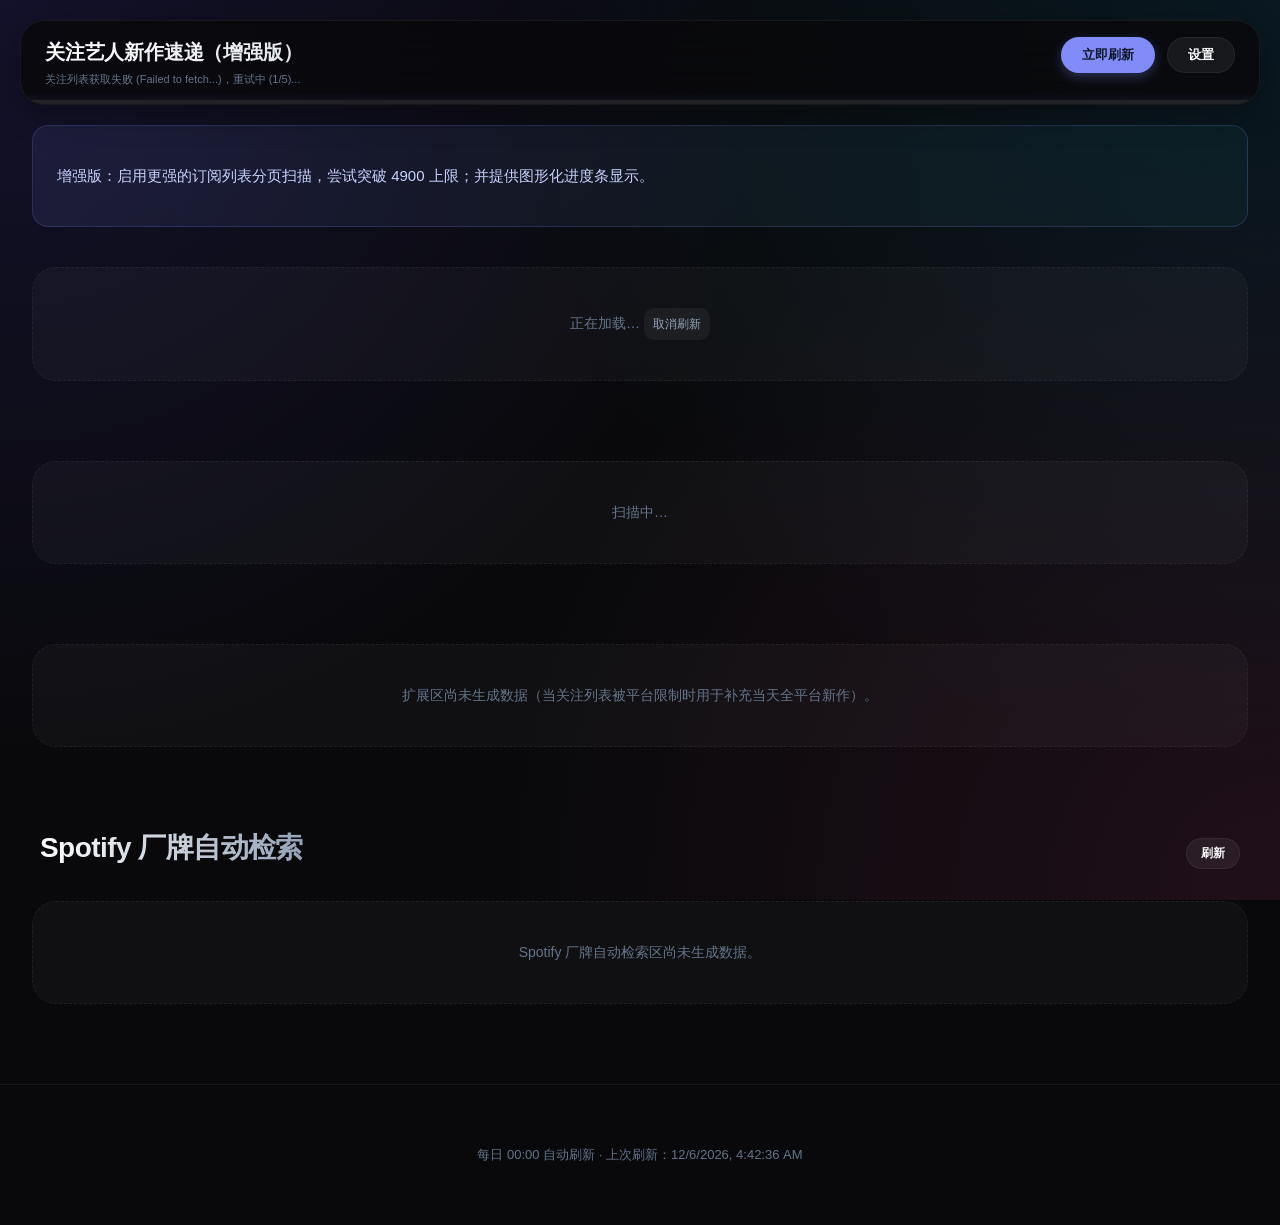
==== enhanced.html @ 2b4c35c7 "Deploy enhcd-ncm-feed to GitHub Pages - initial commit" ====
<!DOCTYPE html>
<html lang="zh-CN">
<head>
  <meta charset="utf-8" />
  <meta name="viewport" content="width=device-width, initial-scale=1" />
  <title>网易云关注艺人新作速递 · 增强版</title>
  <link rel="stylesheet" href="styles.css?v=20260113-6" />
</head>
<body>
  <header class="topbar">
    <div class="header-main">
      <h1>关注艺人新作速递（增强版）</h1>
      <div id="progressText" class="header-status">准备中…</div>
    </div>
    <div class="actions">
      <button id="refreshBtn" class="btn primary">立即刷新</button>
      <button id="openSettings" class="btn">设置</button>
    </div>
    <div id="progressBar" class="header-progress"><div id="progressFill" class="fill"></div></div>
  </header>

  <main>
    <section class="notice">
      <p>增强版：启用更强的订阅列表分页扫描，尝试突破 4900 上限；并提供图形化进度条显示。</p>
    </section>

    <!-- Diagnostics moved here, hidden by default -->
    <pre id="diagnostics" class="hint diagnostics"></pre>

    <section id="feed" class="feed">
      <div class="empty">尚未加载数据，点击右上角“设置”并保存后刷新。</div>
    </section>

    <section id="labelsFeed" class="feed">
      <div class="empty">厂牌汇总区尚未生成数据。</div>
    </section>


    <section id="globalFeed" class="feed">
      <div class="empty">扩展区尚未生成数据（当关注列表被平台限制时用于补充当天全平台新作）。</div>
    </section>

    <!-- Spotify 厂牌自动检索（每次刷新自动执行，仅展示当天新作） -->
    <div class="mt-xl">
      <div class="section-header">
        <h3>Spotify 厂牌自动检索</h3>
        <button id="refreshSpotifyAuto" class="btn sm">刷新</button>
      </div>
      <section id="spotifyAutoFeed" class="feed">
        <div class="empty">Spotify 厂牌自动检索区尚未生成数据。</div>
      </section>
    </div>
  </main>

  <dialog id="settingsDialog" class="settings">
    <form method="dialog">
      <h2>设置</h2>
      <label>
        API 基地址
        <input id="apiBase" placeholder="例如：http://127.0.0.1:3000 或 http://127.0.0.1:8012" />
      </label>
      <label>
        登录 Cookie（仅在使用公开/自部署 API 且支持 cookie 参数时填写）
        <textarea id="cookie" rows="4" placeholder="示例：MUSIC_U=...; __remember_me=true; NMTID=...;"></textarea>
      </label>
      <div class="inline-actions">
        <button id="qrLogin" class="btn">扫码登录（推荐）</button>
        <a id="openWeb" class="btn" href="#" onclick="return false;">打开网易云网页</a>
      </div>
      <label>
        手动艺人ID列表（可选，逗号分隔；如无需登录可用此方式）
        <textarea id="manualArtistIds" rows="3" placeholder="如：2116,5781,12429072"></textarea>
        <div class="inline-actions">
          <input id="manualArtistName" type="text" placeholder="按艺人名搜索并加入，例如：Said The Sky" />
          <button id="addArtistByName" class="btn" onclick="return false;">添加</button>
        </div>
        <small id="addArtistStatus" class="hint"></small>
        <div class="inline-actions">
          <input id="importIdsFile" type="file" accept=".txt,.csv" />
          <button id="btnImportIds" class="btn" onclick="return false;">导入 IDs 文件</button>
          <button id="btnExportFollow" class="btn" onclick="return false;">导出关注窗口快照</button>
          <button id="btnExportFollowJson" class="btn" onclick="return false;">导出关注 (JSON)</button>
        </div>
        <small id="importIdsStatus" class="hint"></small>
      </label>

      <label>
        启用聚合关注抓取（多 Cookie 合并）
        <div class="inline-actions">
          <input id="useAggregate" type="checkbox" />
          <small class="hint">勾选后前端改用后端聚合路由抓取关注列表</small>
        </div>
        <textarea id="aggregateCookies" rows="3" placeholder="可选：每行一个 Cookie；留空则使用当前 Cookie"></textarea>
        <small class="hint">聚合抓取可突破单 Cookie 的分页窗口限制，需要多个有效 Cookie</small>
      </label>
      <label>
        从歌单导入艺人（ID 或完整 URL）
        <input id="playlistSource" type="text" placeholder="例如：12326521326 或 https://music.163.com/#/playlist?id=123..." />
        <small class="hint">当单账号难以突破 4900 限制时，可从大型歌单扫描曲目并导入对应艺人。</small>
        <div class="inline-actions">
          <input id="useCachedPlaylistArtists" type="checkbox" /> 使用上次扫描的歌单艺人（跳过本次扫描，加速）
        </div>
        <div class="inline-actions">
          <button id="btnRunPlaylistImportTask" type="button" class="btn" onclick="runPlaylistImportTask(); return false;">运行一次性歌单导入任务</button>
          <small class="hint">仅扫描并导入未关注艺人到抓取列表（不触发主刷新）。</small>
          <small id="playlistImportStatus" class="hint"></small>
        </div>
      </label>
      <label>
        <input id="onlyShowFollowedInFeed" type="checkbox" /> 首页仅显示已关注艺人（不包含手动/歌单）
      </label>
      <label>
        <input id="fastSublistScan" type="checkbox" /> 快速分页扫描（减少间隔并提高并发，可能更易触发限流）
      </label>
      <label>
        <input id="smartScan" type="checkbox" checked /> 智能增量扫描（效率极高：仅扫描专辑数有变化的艺人，推荐开启）
        <small class="hint">通过对比艺人专辑总数，仅对有新作品的艺人进行详细扫描。首次运行会建立基准。</small>
      </label>
      <label>
        扫描并发数 (Concurrency)
        <input id="concurrency" type="number" min="1" max="20" placeholder="默认自动 (1-3)" style="width:100px" />
        <small class="hint">设置同时进行的 API 请求数量。数值越高越快，但容易触发 429/405 限流。建议 3-5。</small>
      </label>
      <label>
        <input id="dualLineScan" type="checkbox" /> 双线扫描模式（分两组并行扫描，显著提升速度，需更强网络/API支持）
      </label>
      <label>
        <input id="alwaysRefreshFollowed" type="checkbox" /> 总是刷新关注列表（忽略缓存）
      </label>
      <label>
        <input id="skipRescanNextOnce" type="checkbox" /> 总是优先使用关注列表缓存（跳过扫描）
        <small class="hint">持久选项：勾选后，每次刷新都将直接复用缓存的关注列表，不再重新扫描。</small>
      </label>
      <label>
        <input id="reuseArtistCache" type="checkbox" /> 始终复用关注列表缓存（不扫描关注/歌单）
        <small class="hint">开启后将一直使用上次扫描到的艺人列表，极大加快启动速度。若关注了新艺人需手动关闭此项并刷新。</small>
      </label>
      <label>
        <input id="ignoreSkip" type="checkbox" /> 忽略“近期无新作跳过”（本次强制全量检查）
      </label>
      <label>
        厂牌关键词（当天检索）
        <div class="inline-actions">
          <input id="labelKeyword" type="text" placeholder="例如：Stardust" />
          <button id="fetchLabelToday" class="btn" onclick="return false;">检索</button>
        </div>
        <div class="inline-actions">
          <label><input id="labelOnlyFollowed" type="checkbox" checked /> 仅限已关注艺人</label>
        </div>
        <small id="labelSearchStatus" class="hint"></small>
      </label>
      <label>
        时间范围（天）
        <input id="daysRange" type="number" min="1" max="30" placeholder="默认 1（仅今天）" />
      </label>
      <label>
        目标日期（留空为今天）
        <input id="targetDate" type="date" />
      </label>
      <fieldset>
        <legend>Spotify（可选，用于补充全库检索）</legend>
        <label>
          Client ID
          <input id="spotifyClientId" type="text" placeholder="你的 Spotify Client ID" />
        </label>
        <label>
          Client Secret
          <input id="spotifyClientSecret" type="password" placeholder="你的 Spotify Client Secret" />
        </label>
        <label>
          市场（国家/地区代码）
          <input id="spotifyMarket" type="text" placeholder="如：US,JP,HK（可填多个，用逗号分隔；默认 US）" />
        </label>
        <label>
          访问令牌（可选，粘贴 Bearer Token）
          <input id="spotifyAccessToken" type="text" placeholder="手动粘贴 Spotify 访问令牌" />
        </label>
        <small class="hint">不使用授权弹窗时可在此粘贴令牌，保存后立即生效。</small>
        <div class="inline-actions">
          <input id="spotifyLabelKeyword" type="text" placeholder="Spotify 厂牌关键词，如：Stardust" />
          <button id="fetchSpotifyLabel" class="btn" onclick="return false;">检索 Spotify</button>
        </div>
        <small id="spotifyLabelStatus" class="hint"></small>
      </fieldset>
      <div class="inline-actions">
        <button id="btnQuickFix" type="button" class="btn">一键修复配置</button>
        <button id="btnCheckLogin" type="button" class="btn" onclick="runDiagnostics(); return false;">检查登录与关注列表</button>
        <small id="diagStatus" class="hint"></small>
      </div>
      <menu>
        <button value="cancel" class="btn">取消</button>
        <button id="saveSettings" value="default" class="btn primary">保存</button>
        <button id="btnMigrateSettings" type="button" class="btn">一键恢复旧设置</button>
        <span class="inline-actions">
          <input id="oldPortManual" type="text" placeholder="旧端口（如 8083）" style="width:120px" />
          <button id="btnMigrateFromPort" type="button" class="btn">指定端口迁移</button>
        </span>
        <button id="btnExportSettings" type="button" class="btn">导出配置</button>
        <button id="btnImportSettings" type="button" class="btn">导入配置</button>
      </menu>
      <input id="inputImportSettings" type="file" accept=".json,application/json" style="display:none" />
      <p class="hint">提示：
        - 推荐使用自部署 API（Binaryify/NeteaseCloudMusicApi）并在设置中填入地址；
        - 若无法登录，可在网页端复制 Cookie 粘贴到此，或手动填入关注艺人ID列表；
        - 数据仅保存在本地浏览器 LocalStorage。</p>
    </form>
  </dialog>

  <dialog id="qrDialog" class="settings">
    <form method="dialog">
      <h2>扫码登录网易云</h2>
      <div class="qrBox">
        <img id="qrImg" alt="二维码" />
        <p id="qrStatus">正在生成二维码…</p>
      </div>
      <menu>
        <button value="cancel" class="btn">关闭</button>
      </menu>
      <p class="hint">请使用手机网易云扫描二维码并确认登录。登录成功后，Cookie 会自动写入设置。</p>
    </form>
  </dialog>

  <footer class="footer">
    <div>每日 00:00 自动刷新 · 上次刷新：<span id="lastRun">从未</span></div>
  </footer>

  <script>window.__ENHANCED_MODE__ = true;</script>
  <script src="app.js?v=20260308-1"></script>
  <script>
  (function(){
    try {
      var LS_KEY = 'netease-feed-settings-v1';
      var migratedFlag = localStorage.getItem('settings_migrated_v1');
      // 放开端口限制：任意端口均尝试从 8080 拉取旧设置（仅首次）
      function triggerSettingsMigration(){
        var received = false;
        var popupRef = null;
        var ports = [8080,8081,8082,8083,8085,8090,8091,8092];
        var hosts = ['http://localhost:', 'http://127.0.0.1:'];
        var candidates = [ location.origin ];
        for (var i=0;i<hosts.length;i++){
          for (var j=0;j<ports.length;j++){
            candidates.push(hosts[i] + String(ports[j]));
          }
        }
        var allowed = candidates.slice();
        var idx = 0;
        function tryNext(){
          if(received) return;
          if(idx >= candidates.length){ return; }
          var base = candidates[idx++];
          if(base === location.origin){
            try{
              var iframe = document.createElement('iframe');
              iframe.style.display = 'none';
              iframe.src = './storage-bridge.html?ts=' + Date.now();
              document.body.appendChild(iframe);
            }catch(e){}
            setTimeout(tryNext, 600);
            return;
          }
          try{
            // 优先尝试 iframe，若被策略阻止则回退弹窗
            var cross = document.createElement('iframe');
            cross.style.display = 'none';
            cross.src = base + '/storage-bridge.html?ts=' + Date.now();
            document.body.appendChild(cross);
          }catch(e){}
          setTimeout(function(){
            if(!received){
              try{ popupRef = window.open(base + '/storage-bridge.html?ts=' + Date.now(), 'storageBridge', 'width=420,height=240'); }catch(e){}
            }
          }, 500);
          setTimeout(function(){ if(!received) tryNext(); }, 1600);
        }
        var onMessage = function(ev){
          try {
            var okOrigin = ev && allowed.indexOf(ev.origin) >= 0;
            if (!okOrigin) return;
            var msg = ev.data || {};
            if (msg.type !== 'storage_dump') return;
            var data = msg.data || {};
            received = true;
            Object.keys(data).forEach(function(k){
              var v = data[k];
              if (v != null) { try { localStorage.setItem(k, v); } catch(e){} }
            });
            if (data['__spotifyToken']) { try { window.__spotifyToken = data['__spotifyToken']; } catch(e){} }
            try { localStorage.setItem('settings_migrated_v1', 'done'); } catch(e){}
            try {
              if (typeof loadSettings === 'function' && typeof bindSettingsUI === 'function') {
                var s = loadSettings();
                bindSettingsUI(s);
              }
            } catch(e){}
            try { if (popupRef && !popupRef.closed) popupRef.close(); } catch(e){}
            try { setTimeout(function(){ location.reload(); }, 120); } catch(e){}
          } catch(ex){}
        };
        window.addEventListener('message', onMessage, { once: true });
        tryNext();
      }
      // 暴露按钮触发
      window.triggerSettingsMigration = triggerSettingsMigration;
      window.triggerSettingsMigrationFrom = function(port){
        try{
          port = String(port||'').trim();
          if(!port){ alert('请输入旧端口，例如 8083'); return; }
          var received = false;
          var popupRef = null;
          var candidates = ['http://localhost:'+port,'http://127.0.0.1:'+port];
          var allowed = candidates.slice();
          var idx = 0;
          function tryNext(){
            if(received) return; if(idx>=candidates.length) return;
            var base = candidates[idx++];
            try{
              var cross = document.createElement('iframe');
              cross.style.display = 'none';
              cross.src = base + '/storage-bridge.html?ts=' + Date.now();
              document.body.appendChild(cross);
            }catch(e){}
            setTimeout(function(){ if(!received){ try{ popupRef = window.open(base + '/storage-bridge.html?ts=' + Date.now(), 'storageBridge', 'width=420,height=240'); }catch(e){} } }, 500);
            setTimeout(function(){ if(!received) tryNext(); }, 1600);
          }
          var onMessage = function(ev){
            try{
              var okOrigin = ev && allowed.indexOf(ev.origin) >= 0; if(!okOrigin) return;
              var msg = ev.data || {}; if(msg.type !== 'storage_dump') return;
              var data = msg.data || {}; received = true;
              Object.keys(data).forEach(function(k){ var v = data[k]; if(v!=null){ try{ localStorage.setItem(k, v); }catch(e){} } });
              if(data['__spotifyToken']){ try{ window.__spotifyToken = data['__spotifyToken']; }catch(e){} }
              try{ localStorage.setItem('settings_migrated_v1','done'); }catch(e){}
              try{ if(typeof loadSettings==='function' && typeof bindSettingsUI==='function'){ var s=loadSettings(); bindSettingsUI(s); } }catch(e){}
              try{ if(popupRef && !popupRef.closed) popupRef.close(); }catch(e){}
              try{ setTimeout(function(){ location.reload(); }, 120); }catch(e){}
            }catch(ex){}
          };
          window.addEventListener('message', onMessage, { once: true });
          tryNext();
        }catch(e){ alert('迁移失败：'+(e && e.message || e)); }
      };
      var migratedFlag2 = localStorage.getItem('settings_migrated_v1');
      if (migratedFlag2 !== 'done') { triggerSettingsMigration(); }
      // 绑定按钮
      try{
        var btn = document.getElementById('btnMigrateSettings');
        if(btn && !btn.__bound){ btn.__bound = true; btn.addEventListener('click', function(ev){ ev.preventDefault(); triggerSettingsMigration(); }); }
        var btn2 = document.getElementById('btnMigrateFromPort');
        var inp = document.getElementById('oldPortManual');
        if(btn2 && !btn2.__bound){ btn2.__bound = true; btn2.addEventListener('click', function(ev){ ev.preventDefault(); var p = inp && inp.value; window.triggerSettingsMigrationFrom(p); }); }
      }catch(e){}

      // 导出/导入配置
      function collectAllLocalStorage(){
        var data = {};
        try{
          for (var i=0;i<localStorage.length;i++){
            var k = localStorage.key(i);
            try { data[k] = localStorage.getItem(k); } catch(e){}
          }
        }catch(e){}
        return data;
      }
      function exportSettings(){
        try{
          var payload = {
            type: 'netease-artist-feed-settings',
            version: 1,
            exportedAt: new Date().toISOString(),
            origin: location.origin,
            data: collectAllLocalStorage()
          };
          try {
            var st = window.__spotifyToken || localStorage.getItem('__spotifyToken');
            if(st){ payload.secrets = { __spotifyToken: st }; }
          } catch(e){}
          var name = 'netease-artist-feed-settings-' + (new Date().toISOString().slice(0,10)) + '.json';
          var blob = new Blob([JSON.stringify(payload, null, 2)], { type: 'application/json' });
          var a = document.createElement('a');
          a.download = name;
          a.href = URL.createObjectURL(blob);
          document.body.appendChild(a);
          a.click();
          setTimeout(function(){ try{ URL.revokeObjectURL(a.href); a.remove(); }catch(e){} }, 1200);
        }catch(e){ try{ alert('导出失败：' + e.message); }catch(_e){} }
      }
      function importSettingsFromFile(file){
        try{
          var reader = new FileReader();
          reader.onload = function(){
            var txt = reader.result;
            var obj;
            try { obj = JSON.parse(txt); } catch(e){ alert('配置文件格式错误'); return; }
            if (!obj || obj.type !== 'netease-artist-feed-settings'){
              var go = confirm('未识别的文件类型，是否仍尝试导入全部键值？');
              if(!go) return;
            }
            var data = obj.data || obj || {};
            try{
              Object.keys(data).forEach(function(k){
                var v = data[k];
                if (v != null) { try { localStorage.setItem(k, v); } catch(e){} }
              });
            }catch(e){}
            try{
              if (obj.secrets && obj.secrets.__spotifyToken){
                localStorage.setItem('__spotifyToken', obj.secrets.__spotifyToken);
                window.__spotifyToken = obj.secrets.__spotifyToken;
              }
            }catch(e){}
            try { localStorage.setItem('settings_migrated_v1', 'done'); } catch(e){}
            try{
              if (typeof loadSettings === 'function' && typeof bindSettingsUI === 'function'){
                var s = loadSettings();
                bindSettingsUI(s);
              }
            }catch(e){}
            try { setTimeout(function(){ location.reload(); }, 200); } catch(e){}
          };
          reader.readAsText(file);
        }catch(e){ try{ alert('导入失败：' + e.message); }catch(_e){} }
      }
      try{
        var btnExport = document.getElementById('btnExportSettings');
        var btnImport = document.getElementById('btnImportSettings');
        var inputFile = document.getElementById('inputImportSettings');
        if(btnExport && !btnExport.__bound){ btnExport.__bound = true; btnExport.addEventListener('click', function(ev){ ev.preventDefault(); exportSettings(); }); }
        if(btnImport && inputFile && !btnImport.__bound){
          btnImport.__bound = true;
          btnImport.addEventListener('click', function(ev){ ev.preventDefault(); inputFile.click(); });
          inputFile.addEventListener('change', function(){
            try{ if(inputFile.files && inputFile.files[0]) importSettingsFromFile(inputFile.files[0]); }catch(e){}
            try{ inputFile.value = ''; }catch(e){}
          });
        }
      }catch(e){}
    } catch(e){}
  })();
  </script>
</body>
<style>
/* 简易进度条样式（仅增强版使用） */
.progress { height: 8px; background: #eee; border-radius: 4px; overflow: hidden; margin: 8px 0; }
.progress .fill { height: 100%; background: linear-gradient(90deg,#4caf50,#2196f3); width: 0%; transition: width 0.2s ease; }
 /* 试听控件样式 */
 .preview-controls{margin-top:8px;display:flex;align-items:center;justify-content:space-between;gap:10px;flex-wrap:wrap;}
 .preview-actions{display:flex;align-items:center;gap:8px;flex:0 0 auto;}
 .preview-progress{display:flex;align-items:center;gap:8px;min-width:160px;flex:1 1 180px;}
 .preview-bar{position:relative;height:6px;background:#eee;border-radius:4px;overflow:hidden;width:auto;flex:1 1 140px;}
 .preview-fill{position:absolute;left:0;top:0;height:100%;background:#4caf50;width:0%;}
 .preview-time{font-variant-numeric:tabular-nums;color:#666;font-size:12px;}
 .preview-pill{padding:4px 10px;font-size:13px}
</style>
</html>
---- styles.css ----
:root {
  --bg-color: #09090b;
  --bg-gradient: 
    radial-gradient(circle at 0% 0%, rgba(79, 70, 229, 0.15) 0%, transparent 50%),
    radial-gradient(circle at 100% 0%, rgba(14, 165, 233, 0.1) 0%, transparent 50%),
    radial-gradient(circle at 100% 100%, rgba(236, 72, 153, 0.1) 0%, transparent 50%);
  
  --surface-1: rgba(255, 255, 255, 0.03);
  --surface-2: rgba(255, 255, 255, 0.06);
  --surface-hover: rgba(255, 255, 255, 0.08);
  
  --border-light: rgba(255, 255, 255, 0.06);
  --border-hover: rgba(255, 255, 255, 0.15);
  
  --primary: #818cf8;
  --primary-hover: #a5b4fc;
  --accent: #2dd4bf;
  --danger: #fb7185;
  
  --text-main: #f8fafc;
  --text-secondary: #94a3b8;
  --text-muted: #64748b;
  
  --font-sans: 'Plus Jakarta Sans', 'Inter', -apple-system, BlinkMacSystemFont, "Segoe UI", Roboto, sans-serif;
  --font-spotify: 'Spotify Mix', var(--font-sans);
  
  --radius-lg: 24px;
  --radius-md: 16px;
  --radius-sm: 10px;
  
  --shadow-sm: 0 4px 6px -1px rgba(0, 0, 0, 0.1), 0 2px 4px -1px rgba(0, 0, 0, 0.06);
  --shadow-lg: 0 10px 15px -3px rgba(0, 0, 0, 0.1), 0 4px 6px -2px rgba(0, 0, 0, 0.05);
  --shadow-glow: 0 0 20px rgba(129, 140, 248, 0.15);
  
  --transition: all 0.3s cubic-bezier(0.4, 0, 0.2, 1);
}

* { box-sizing: border-box; }

body {
  margin: 0;
  padding: 0;
  background-color: var(--bg-color);
  background-image: var(--bg-gradient);
  background-attachment: fixed;
  color: var(--text-main);
  font-family: var(--font-sans);
  -webkit-font-smoothing: antialiased;
  min-height: 100vh;
  line-height: 1.5;
}

/* Scrollbar */
::-webkit-scrollbar { width: 8px; height: 8px; }
::-webkit-scrollbar-track { background: transparent; }
::-webkit-scrollbar-thumb { background: rgba(255,255,255,0.1); border-radius: 4px; }
::-webkit-scrollbar-thumb:hover { background: rgba(255,255,255,0.2); }

/* Header */
.topbar {
  position: sticky;
  top: 20px;
  z-index: 100;
  margin: 0 20px;
  padding: 16px 24px;
  background: rgba(9, 9, 11, 0.85);
  backdrop-filter: blur(20px);
  -webkit-backdrop-filter: blur(20px);
  border: 1px solid var(--border-light);
  border-radius: var(--radius-lg);
  display: flex;
  justify-content: space-between;
  align-items: center;
  box-shadow: 0 8px 32px rgba(0,0,0,0.3);
  overflow: hidden; /* For progress bar */
  flex-wrap: wrap;
  gap: 16px;
}

.header-main {
  display: flex;
  flex-direction: column;
  gap: 4px;
  min-width: 280px;
  flex: 1 1 320px;
}

.topbar h1 {
  font-size: 20px;
  font-weight: 700;
  margin: 0;
  background: linear-gradient(135deg, #fff 0%, #94a3b8 100%);
  -webkit-background-clip: text;
  -webkit-text-fill-color: transparent;
  letter-spacing: -0.01em;
}

.header-status {
  font-size: 11px;
  color: var(--text-muted);
  font-weight: 500;
}

.header-tabs {
  display: inline-flex;
  gap: 10px;
  margin-top: 10px;
  flex-wrap: wrap;
}

.tab-btn {
  border: 1px solid var(--border-light);
  background: rgba(255, 255, 255, 0.04);
  color: var(--text-secondary);
  padding: 8px 14px;
  border-radius: 999px;
  font-size: 12px;
  font-weight: 700;
  cursor: pointer;
  transition: var(--transition);
}

.tab-btn:hover {
  color: var(--text-main);
  border-color: var(--border-hover);
  background: rgba(255, 255, 255, 0.08);
}

.tab-btn.is-active {
  color: #0f172a;
  background: linear-gradient(135deg, var(--primary), var(--accent));
  border-color: transparent;
  box-shadow: 0 8px 18px rgba(129, 140, 248, 0.22);
}

.header-progress {
  position: absolute;
  bottom: 0;
  left: 0;
  width: 100%;
  height: 4px;
  background: rgba(255, 255, 255, 0.1);
  box-shadow: 0 0 10px rgba(129, 140, 248, 0.2);
}

.header-progress .fill {
  height: 100%;
  background: linear-gradient(90deg, var(--primary), var(--accent));
  width: 0%;
  transition: width 0.3s ease-out;
  box-shadow: 0 0 10px var(--primary);
}

.actions {
  display: flex;
  gap: 12px;
  flex: 0 0 auto;
  align-self: flex-start;
}

.header-stats {
  width: 100%;
  display: grid;
  grid-template-columns: repeat(5, minmax(0, 1fr));
  gap: 12px;
  padding-top: 4px;
}

.header-stat-card {
  min-width: 0;
  padding: 14px 16px;
  border-radius: 14px;
  border: 1px solid rgba(255, 255, 255, 0.08);
  background: linear-gradient(180deg, rgba(255,255,255,0.05), rgba(255,255,255,0.02));
}

.header-stat-label {
  font-size: 11px;
  color: var(--text-muted);
  margin-bottom: 8px;
}

.header-stat-value {
  font-size: 18px;
  line-height: 1;
  font-weight: 800;
  color: #fff;
}

/* Buttons */
.btn {
  background: var(--surface-2);
  border: 1px solid var(--border-light);
  color: var(--text-main);
  padding: 8px 20px;
  border-radius: 99px;
  font-size: 13px;
  font-weight: 600;
  cursor: pointer;
  transition: var(--transition);
  text-decoration: none;
  display: inline-flex;
  align-items: center;
  justify-content: center;
  gap: 8px;
}

.btn:hover {
  background: var(--surface-hover);
  border-color: var(--border-hover);
  transform: translateY(-1px);
}

.btn:active { transform: translateY(0); }

.btn.primary {
  background: var(--primary);
  color: #0f172a;
  border-color: transparent;
  box-shadow: 0 4px 12px rgba(129, 140, 248, 0.3);
}

.btn.primary:hover {
  background: var(--primary-hover);
  box-shadow: 0 6px 16px rgba(129, 140, 248, 0.4);
}

.btn.danger {
  background: rgba(251, 113, 133, 0.14);
  color: #fecdd3;
  border-color: rgba(251, 113, 133, 0.28);
}

.btn.danger:hover {
  background: rgba(251, 113, 133, 0.2);
  border-color: rgba(251, 113, 133, 0.38);
}

.btn:disabled {
  opacity: 0.5;
  cursor: not-allowed;
  transform: none;
  box-shadow: none;
}

/* Layout */
main {
  max-width: 1600px;
  margin: 40px auto;
  padding: 0 32px;
}

.result-panel,
.aux-panel {
  margin-bottom: 36px;
}

.result-panel[hidden] {
  display: none !important;
}

.section-subtitle {
  margin: 0 0 16px;
  padding: 0 8px;
  font-size: 14px;
  font-weight: 700;
  color: var(--text-secondary);
}

/* Section Headers */
.section-header {
  display: flex;
  justify-content: space-between;
  align-items: flex-end;
  margin-bottom: 32px;
  padding: 0 8px;
}

.section-header h3 {
  font-size: 28px;
  margin: 0;
  font-weight: 800;
  letter-spacing: -0.02em;
  background: linear-gradient(to right, #fff, #94a3b8);
  -webkit-background-clip: text;
  -webkit-text-fill-color: transparent;
}

/* Notices & Progress */
.notice {
  background: linear-gradient(to right, rgba(129, 140, 248, 0.1), rgba(45, 212, 191, 0.05));
  border: 1px solid rgba(129, 140, 248, 0.2);
  border-radius: var(--radius-md);
  padding: 24px;
  color: #c7d2fe;
  margin-bottom: 40px;
  font-size: 15px;
}

#progressBox {
  background: var(--surface-1);
  border: 1px solid var(--border-light);
  border-radius: var(--radius-md);
  padding: 32px;
  margin-bottom: 48px;
  text-align: center;
}

.progress {
  height: 4px;
  background: rgba(255, 255, 255, 0.05);
  border-radius: 99px;
  overflow: hidden;
  margin: 16px auto;
  max-width: 600px;
}

.progress .fill {
  height: 100%;
  background: linear-gradient(90deg, var(--primary), var(--accent));
  width: 0%;
  transition: width 0.3s ease-out;
  box-shadow: 0 0 12px var(--primary);
}

.hint {
  font-size: 13px;
  color: var(--text-muted);
}

.progress-text {
  margin: 6px 0 12px;
  color: var(--text-secondary);
}

.diagnostics {
  white-space: pre-wrap;
  background: var(--surface-1);
  border: 1px dashed var(--border-light);
  padding: 8px;
  margin: 6px 0;
  color: var(--text-muted);
  display: none;
  font-family: monospace;
  font-size: 12px;
  border-radius: var(--radius-sm);
}

.mt-xl { margin-top: 60px; }

.btn.sm {
  padding: 6px 14px;
  height: auto;
  font-size: 12px;
}

/* Grid */
.feed {
  display: grid;
  grid-template-columns: repeat(auto-fill, minmax(320px, 1fr));
  gap: 24px;
  margin-bottom: 80px;
  align-items: stretch; /* Cards same height */
}

.empty {
  grid-column: 1 / -1;
  padding: 40px;
  text-align: center;
  color: var(--text-muted);
  background: var(--surface-1);
  border: 1px dashed var(--border-light);
  border-radius: var(--radius-lg);
  font-size: 14px;
}

/* Cards */
.card {
  background: var(--surface-1);
  border: 1px solid var(--border-light);
  border-radius: var(--radius-lg);
  overflow: hidden;
  transition: var(--transition);
  display: flex;
  flex-direction: column;
  position: relative;
}

.card:hover {
  transform: translateY(-8px);
  border-color: var(--border-hover);
  background: var(--surface-2);
  box-shadow: var(--shadow-lg), var(--shadow-glow);
  z-index: 1;
}

.cover {
  width: 100%;
  aspect-ratio: 1;
  overflow: hidden;
  position: relative;
}

.cover::after {
  content: '';
  position: absolute;
  inset: 0;
  background: linear-gradient(to bottom, transparent 60%, rgba(0,0,0,0.6));
  opacity: 0.6;
}

.cover img {
  width: 100%;
  height: 100%;
  object-fit: cover;
  transition: transform 0.7s cubic-bezier(0.2, 0.8, 0.2, 1);
}

.card:hover .cover img {
  transform: scale(1.08);
}

.meta {
  padding: 24px;
  flex: 1;
  display: flex;
  flex-direction: column;
  gap: 12px;
}

.title {
  font-family: var(--font-spotify);
  font-size: 18px;
  font-weight: 700;
  color: #fff;
  line-height: 1.4;
  margin: 0;
  display: -webkit-box;
  -webkit-line-clamp: 2;
  -webkit-box-orient: vertical;
  overflow: hidden;
}

.artist {
  font-family: var(--font-spotify);
  font-size: 14px;
  color: var(--text-secondary);
  font-weight: 500;
}

.artist.secondary {
  color: var(--text-muted);
}

.meta-line {
  font-size: 13px;
  color: var(--text-secondary);
  line-height: 1.5;
}

.meta-line strong {
  color: #fff;
  font-weight: 600;
}

.label-bar {
  display: block;
  width: 100%;
  padding: 8px 12px;
  border-radius: 12px;
  background: linear-gradient(90deg, rgba(34, 197, 94, 0.18), rgba(16, 185, 129, 0.08));
  border: 1px solid rgba(52, 211, 153, 0.28);
  color: #86efac;
  font-size: 12px;
  font-weight: 700;
  line-height: 1.45;
  box-shadow: inset 0 0 0 1px rgba(16, 185, 129, 0.04);
}

.tags {
  display: flex;
  flex-wrap: wrap;
  gap: 8px;
  margin-top: 4px;
}

.tag, .source, .label {
  font-size: 11px;
  padding: 4px 10px;
  border-radius: 99px;
  font-weight: 600;
  letter-spacing: 0.5px;
}

.source { background: rgba(129, 140, 248, 0.15); color: var(--primary); }
.label { background: rgba(45, 212, 191, 0.15); color: var(--accent); }

.date {
  margin-top: auto;
  padding-top: 20px;
  border-top: 1px solid var(--border-light);
  font-size: 12px;
  color: var(--text-muted);
  display: flex;
  justify-content: space-between;
  align-items: center;
}

/* Interactive Elements in Card */
.links {
  display: flex;
  gap: 8px;
  margin-top: 16px;
  flex-wrap: nowrap;
  align-items: stretch;
}

.pill {
  flex: 1;
  text-align: center;
  padding: 8px;
  border-radius: var(--radius-sm);
  background: rgba(255, 255, 255, 0.05);
  border: 1px solid transparent;
  color: var(--text-secondary);
  font-size: 12px;
  text-decoration: none;
  transition: var(--transition);
  white-space: nowrap;
  line-height: 1.2;
  overflow: hidden;
  text-overflow: ellipsis;
  min-width: 0;
}

.pill:hover {
  background: rgba(255, 255, 255, 0.1);
  color: #fff;
  border-color: var(--border-light);
}

/* Tracks */
.tracks { margin-top: 16px; }
.tracks summary {
  cursor: pointer;
  font-size: 13px;
  color: var(--text-secondary);
  padding: 8px 12px;
  background: var(--surface-1);
  border-radius: var(--radius-sm);
  transition: var(--transition);
}
.tracks summary:hover { background: var(--surface-2); color: var(--text-main); }
.tracks ol { padding-left: 0; list-style: none; margin-top: 12px; counter-reset: track; }
.tracks li {
  font-size: 13px;
  color: var(--text-secondary);
  padding: 8px 12px;
  border-radius: var(--radius-sm);
  display: flex;
  gap: 8px;
  align-items: center;
  flex-wrap: wrap;
}
.tracks li::before {
  counter-increment: track;
  content: counter(track);
  color: var(--text-muted);
  font-size: 11px;
  width: 16px;
}
.tracks li:hover { background: var(--surface-2); color: var(--text-main); }
.tracks a { color: inherit; text-decoration: none; }
.track-main {
  flex: 1;
  min-width: 0;
}
.track-main a {
  display: inline;
  word-break: break-word;
}
.track-actions {
  margin-left: auto;
  display: flex;
  gap: 6px;
  flex-wrap: wrap;
  justify-content: flex-end;
}
.track-mini-btn,
.action-pill {
  cursor: pointer;
  border: 1px solid var(--border-light);
  font-family: inherit;
}
.action-pill {
  font-size: 11px;
}
.track-mini-btn {
  flex: 0 0 auto;
  padding: 4px 10px;
  font-size: 11px;
  color: var(--text-secondary);
  background: rgba(255, 255, 255, 0.04);
}
.track-mini-btn:hover,
.action-pill:hover {
  color: #fff;
}
.track-mini-btn.is-active {
  color: var(--primary);
  border-color: rgba(129, 140, 248, 0.3);
  background: rgba(129, 140, 248, 0.08);
}

/* Preview Controls */
.preview-controls {
  background: rgba(0, 0, 0, 0.4);
  border-radius: var(--radius-sm);
  padding: 12px;
  margin-top: 16px;
  border: 1px solid var(--border-light);
}
.preview-actions {
  display: flex;
  gap: 8px;
  margin-bottom: 12px;
  justify-content: center;
}
.preview-pill {
  background: var(--surface-2);
  border: 1px solid var(--border-light);
  color: #fff;
  padding: 0 16px;
  height: 28px;
  line-height: 26px;
  font-size: 12px;
  border-radius: 99px;
  cursor: pointer;
  transition: var(--transition);
  white-space: nowrap;
  display: inline-flex;
  align-items: center;
  justify-content: center;
}
.preview-pill.preview-btn {
  min-width: 90px;
  background: rgba(129, 140, 248, 0.1);
  color: var(--primary);
  border-color: rgba(129, 140, 248, 0.2);
}
.preview-pill:hover {
  background: var(--primary);
  border-color: transparent;
  color: #000;
  box-shadow: 0 0 10px rgba(129, 140, 248, 0.4);
}
.preview-pill:active { transform: scale(0.95); }
.preview-current {
  margin: 0 0 10px;
  font-size: 12px;
  color: var(--text-secondary);
  white-space: nowrap;
  overflow: hidden;
  text-overflow: ellipsis;
}

.preview-progress {
  display: flex;
  align-items: center;
  gap: 12px;
  padding: 0 4px;
}
.preview-bar {
  flex: 1;
  height: 4px;
  background: rgba(255,255,255,0.1);
  border-radius: 2px;
  overflow: hidden;
  cursor: pointer;
  position: relative;
}
.preview-fill {
  height: 100%;
  background: var(--accent);
  width: 0%;
  border-radius: 2px;
  transition: width 0.1s linear;
}

/* Label List */
.label-list {
  list-style: none;
  padding: 0;
  margin: 0;
}

.label-list li {
  padding: 16px;
  background: var(--surface-1);
  border: 1px solid var(--border-light);
  border-radius: var(--radius-md);
  margin-bottom: 12px;
  transition: var(--transition);
}

.desc {
  font-size: 13px;
  color: var(--text-muted);
  line-height: 1.6;
  margin-top: 12px;
  display: -webkit-box;
  -webkit-line-clamp: 3;
  -webkit-box-orient: vertical;
  overflow: hidden;
}

.feat {
  color: var(--text-secondary);
  font-size: 12px;
}
.label-list li:hover {
  transform: translateX(4px);
  border-color: var(--border-hover);
  background: var(--surface-2);
}
.label-list a {
  font-family: var(--font-spotify);
  font-size: 16px;
  font-weight: 600;
  color: var(--text-main);
  text-decoration: none;
}
.label-list .by { font-family: var(--font-spotify); display: block; margin-top: 4px; font-size: 13px; color: var(--text-muted); }

@media (max-width: 1240px) {
  .header-stats {
    grid-template-columns: repeat(3, minmax(0, 1fr));
  }
}

@media (max-width: 900px) {
  .topbar {
    margin: 0 12px;
    padding: 14px 16px;
  }
  main {
    padding: 0 18px;
  }
  .header-stats {
    grid-template-columns: repeat(2, minmax(0, 1fr));
  }
}

@media (max-width: 640px) {
  .actions {
    width: 100%;
    flex-wrap: wrap;
  }
  .actions .btn {
    flex: 1 1 calc(50% - 6px);
  }
  .header-stats {
    grid-template-columns: 1fr;
  }
}

/* Settings Dialog */
.settings {
  background: #18181b;
  color: var(--text-main);
  border: 1px solid var(--border-light);
  border-radius: var(--radius-lg);
  box-shadow: 0 40px 80px rgba(0,0,0,0.6);
  padding: 0;
  max-width: 720px;
  width: 90%;
}
#playlistPickerDialog.settings {
  max-width: min(1360px, 96vw);
  width: min(1360px, 96vw);
}
.settings::backdrop { background: rgba(0, 0, 0, 0.85); backdrop-filter: blur(8px); }
.settings form { padding: 40px; }
#playlistPickerDialog.settings form { padding: 40px 44px; }
.settings h2 { margin-top: 0; border-bottom: 1px solid var(--border-light); padding-bottom: 20px; }
.settings label {
  display: block;
  margin-bottom: 24px;
  font-weight: 500;
  color: var(--text-secondary);
  font-size: 14px;
}
/* Flex layout ONLY for simple checkbox labels (direct child) */
.settings label:has(> input[type="checkbox"]) {
  display: flex;
  align-items: center;
  gap: 12px;
}
.settings label:has(> input[type="checkbox"]) input[type="checkbox"] {
  margin: 0;
  width: 18px;
  height: 18px;
}

.settings input, .settings textarea {
  width: 100%;
  background: rgba(0, 0, 0, 0.3);
  border: 1px solid var(--border-light);
  color: #fff;
  border-radius: var(--radius-sm);
  padding: 12px 16px;
  margin-top: 8px;
  font-family: inherit;
  transition: var(--transition);
}
.settings input:focus, .settings textarea:focus {
  outline: none;
  border-color: var(--primary);
  background: rgba(0, 0, 0, 0.5);
}

.settings menu {
  display: flex;
  flex-wrap: wrap;
  gap: 12px;
  justify-content: flex-end;
  align-items: center; /* Align items vertically center */
  padding: 0;
  margin: 32px 0 0;
}

/* Explicitly target buttons and inputs inside menu for consistent height */
.settings menu .btn,
.settings menu input {
  height: 36px;
  padding: 0 16px;
  font-size: 13px;
  margin: 0;
}

.playlist-picker-layout {
  display: grid;
  grid-template-columns: minmax(420px, 1.08fr) minmax(520px, 1.32fr);
  gap: 24px;
  align-items: start;
}
.playlist-picker-pane {
  background: var(--surface-1);
  border: 1px solid var(--border-light);
  border-radius: var(--radius-lg);
  padding: 20px;
  box-shadow: 0 10px 30px rgba(0, 0, 0, 0.18);
  min-width: 0;
}
.playlist-pane-head {
  display: flex;
  justify-content: space-between;
  align-items: flex-start;
  gap: 12px;
  margin-bottom: 14px;
  flex-wrap: wrap;
}
.playlist-pane-head h3 {
  margin: 0 0 6px;
  font-size: 16px;
  font-weight: 700;
  color: #fff;
}
.playlist-picker-list,
.playlist-picker-track-list,
.comment-list {
  max-height: 420px;
  overflow: auto;
  border: 1px solid var(--border-light);
  border-radius: var(--radius-md);
  background: rgba(0, 0, 0, 0.18);
  padding: 12px;
}
.playlist-picker-group + .playlist-picker-group {
  margin-top: 16px;
}
.playlist-picker-track-section {
  margin-bottom: 0;
}
.playlist-picker-group h3 {
  margin: 0 0 10px;
  font-size: 13px;
  color: var(--text-secondary);
}
.playlist-picker-tools {
  display: flex;
  gap: 12px;
  align-items: center;
  justify-content: space-between;
  margin: 8px 0 12px;
  flex-wrap: wrap;
}
.playlist-picker-item {
  display: flex;
  gap: 12px;
  align-items: center;
  justify-content: space-between;
  padding: 14px;
  border-radius: var(--radius-md);
  border: 1px solid var(--border-light);
  background: linear-gradient(180deg, rgba(255,255,255,0.04), rgba(255,255,255,0.02));
  box-shadow: 0 8px 24px rgba(0,0,0,0.15);
}
.playlist-picker-item.is-pinned {
  background: linear-gradient(180deg, rgba(129, 140, 248, 0.14), rgba(255,255,255,0.03));
  border-color: rgba(129, 140, 248, 0.28);
}
.playlist-picker-item:hover {
  background: linear-gradient(180deg, rgba(255,255,255,0.07), rgba(255,255,255,0.03));
  border-color: var(--border-hover);
}
.playlist-picker-check {
  display: flex;
  gap: 12px;
  align-items: flex-start;
  flex: 1 1 auto;
  min-width: 0;
}
.playlist-picker-check input[type="checkbox"] {
  margin-top: 3px;
}
.playlist-picker-item .btn {
  flex: 0 0 auto;
}
.playlist-picker-item[draggable="true"] {
  cursor: grab;
}
.playlist-picker-item.is-dragging {
  opacity: 0.55;
  transform: scale(0.98);
}
.playlist-picker-item.drag-over {
  border-color: var(--primary);
  box-shadow: 0 0 0 1px rgba(129, 140, 248, 0.5), var(--shadow-glow);
}
.playlist-pin-btn.active {
  background: rgba(124, 137, 255, 0.18);
  border-color: rgba(124, 137, 255, 0.5);
  color: #cfd6ff;
}
.playlist-track-item {
  display: grid;
  gap: 12px;
  padding: 14px;
  border-radius: var(--radius-md);
  border: 1px solid var(--border-light);
  background: linear-gradient(180deg, rgba(255,255,255,0.04), rgba(255,255,255,0.02));
  box-shadow: 0 8px 24px rgba(0,0,0,0.15);
}
.playlist-track-item:hover {
  background: linear-gradient(180deg, rgba(255,255,255,0.07), rgba(255,255,255,0.03));
  border-color: var(--border-hover);
}
.playlist-track-check {
  display: flex;
  gap: 12px;
  align-items: flex-start;
  flex: 1 1 auto;
  min-width: 0;
}
.playlist-track-top {
  display: flex;
  align-items: center;
  justify-content: space-between;
  gap: 14px;
}
.playlist-track-check input[type="checkbox"] {
  margin-top: 3px;
}
.playlist-track-name {
  color: #fff;
  font-size: 13px;
  font-weight: 600;
}
.playlist-track-desc {
  font-size: 12px;
  color: var(--text-muted);
  margin-top: 4px;
}
.playlist-track-audio {
  display: flex;
  align-items: center;
  gap: 12px;
  min-width: 0;
  padding-left: 34px;
}
.playlist-track-progress {
  position: relative;
  flex: 1 1 auto;
  min-width: 0;
  height: 10px;
  border-radius: 999px;
  background: rgba(255,255,255,0.08);
  border: 1px solid rgba(255,255,255,0.08);
  overflow: hidden;
  cursor: pointer;
}
.playlist-track-progress-fill {
  position: absolute;
  inset: 0 auto 0 0;
  width: 0%;
  border-radius: inherit;
  background: linear-gradient(90deg, rgba(99,102,241,0.95), rgba(110,231,255,0.9));
  box-shadow: 0 0 18px rgba(110,231,255,0.28);
}
.playlist-track-progress-time {
  flex: 0 0 auto;
  min-width: 86px;
  text-align: right;
  font-size: 12px;
  color: var(--text-muted);
  font-variant-numeric: tabular-nums;
}
.playlist-track-item.is-previewing {
  border-color: rgba(110,231,255,0.3);
  box-shadow: 0 0 0 1px rgba(110,231,255,0.16), 0 10px 32px rgba(0,0,0,0.2);
}
.playlist-track-item.is-previewing .playlist-track-progress {
  border-color: rgba(110,231,255,0.28);
  background: rgba(110,231,255,0.08);
}
.playlist-track-item.is-paused .playlist-track-progress-fill {
  opacity: 0.88;
}
.playlist-track-preview-btn,
.playlist-pin-btn {
  white-space: nowrap;
}
.playlist-picker-name {
  color: #fff;
  font-size: 13px;
  font-weight: 600;
}
.playlist-picker-desc {
  font-size: 12px;
  color: var(--text-muted);
  margin-top: 4px;
}
.comment-item + .comment-item {
  margin-top: 12px;
  padding-top: 12px;
  border-top: 1px solid rgba(255,255,255,0.06);
}
.comment-author {
  font-size: 13px;
  font-weight: 700;
  color: #fff;
}
.comment-meta {
  font-size: 12px;
  color: var(--text-muted);
  margin-top: 2px;
}
.comment-content {
  margin-top: 8px;
  font-size: 13px;
  line-height: 1.65;
  color: var(--text-secondary);
  white-space: pre-wrap;
}

@media (max-width: 980px) {
  .playlist-picker-layout {
    grid-template-columns: 1fr;
  }
  #playlistPickerDialog.settings {
    max-width: 94vw;
    width: 94vw;
  }
  #playlistPickerDialog.settings form {
    padding: 28px 24px;
  }
  .playlist-track-audio {
    padding-left: 0;
  }
}

@media (max-width: 640px) {
  .playlist-track-top,
  .playlist-track-audio {
    flex-direction: column;
    align-items: stretch;
  }
  .playlist-track-progress-time {
    min-width: 0;
    text-align: left;
  }
}

.inline-actions {
  display: flex;
  gap: 12px;
  align-items: center;
  margin-top: 12px;
  flex-wrap: wrap;
}

.inline-actions input[type="text"], .inline-actions input[type="file"] {
  flex: 1;
  margin-top: 0;
  /* Ensure height matches buttons */
  padding: 8px 16px; 
}

.inline-actions .btn {
  height: 42px; /* Match input height roughly */
  white-space: nowrap;
}

.inline-actions input[type="checkbox"] {
  width: auto;
  margin: 0;
}

.inline-actions .hint {
  margin: 0;
  flex: 1;
}

/* Footer */
.footer {
  text-align: center;
  padding: 60px 0;
  color: var(--text-muted);
  font-size: 13px;
  border-top: 1px solid var(--border-light);
  margin-top: 80px;
}

/* Responsive */
@media (max-width: 768px) {
  .topbar { margin: 0; border-radius: 0; border-x: 0; border-top: 0; flex-direction: column; gap: 16px; }
  main { margin: 24px auto; padding: 0 16px; }
  .feed { grid-template-columns: 1fr; gap: 24px; }
}
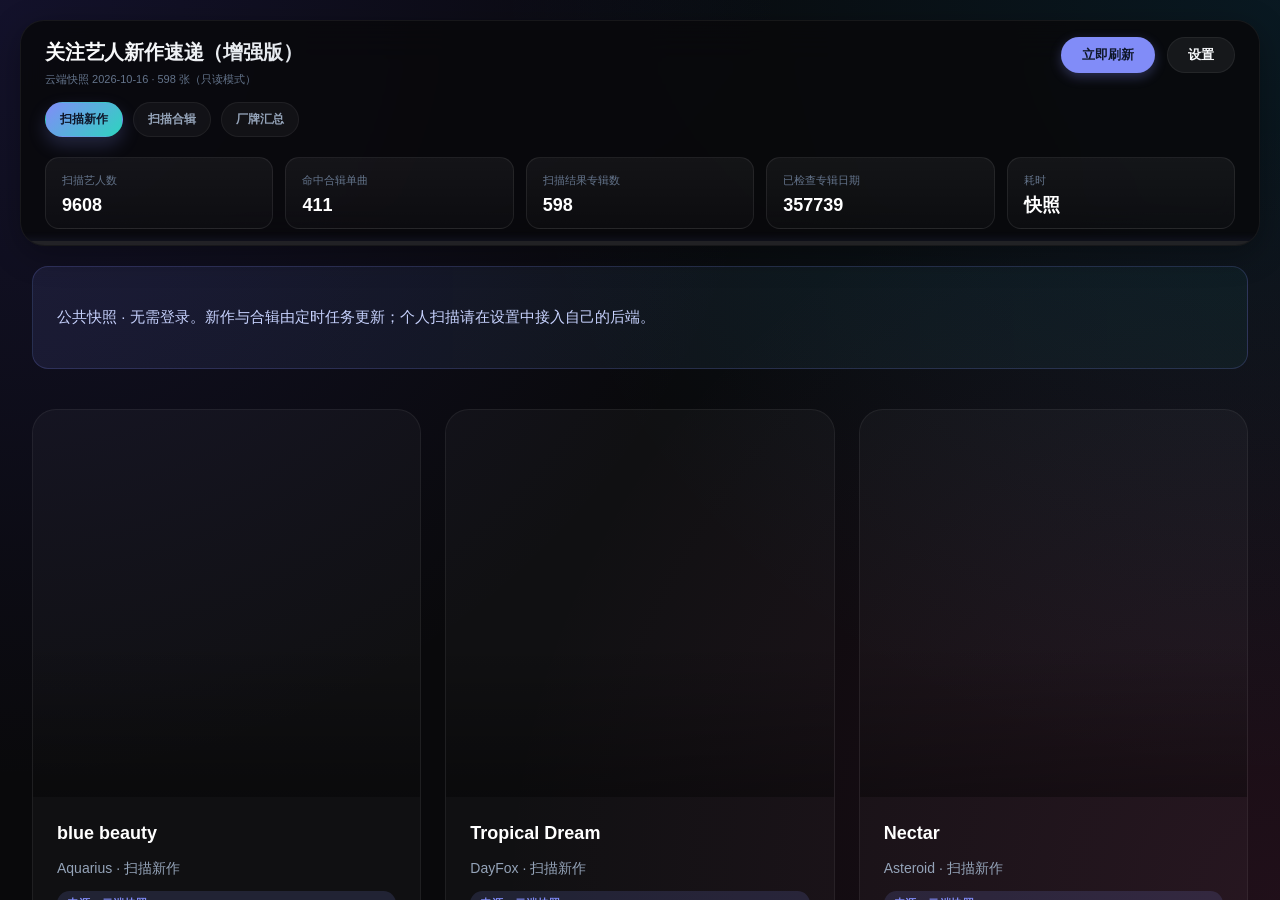
==== commit bfd5456a: "fix(public): 隔离个人配置并优化手机浏览与扫描请求 公开页移除个人种子，增加自带 HTTPS 后端的会话隔离、发布隐私检查和手机布局；复用专辑请求并为原生通知提供稳定快照标识。" ====
--- a/enhanced.html
+++ b/enhanced.html
@@ -1,455 +1 @@
-<!DOCTYPE html>
-<html lang="zh-CN">
-<head>
-  <meta charset="utf-8" />
-  <meta name="viewport" content="width=device-width, initial-scale=1" />
-  <title>网易云关注艺人新作速递 · 增强版</title>
-  <link rel="stylesheet" href="styles.css?v=20260113-6" />
-</head>
-<body>
-  <header class="topbar">
-    <div class="header-main">
-      <h1>关注艺人新作速递（增强版）</h1>
-      <div id="progressText" class="header-status">准备中…</div>
-    </div>
-    <div class="actions">
-      <button id="refreshBtn" class="btn primary">立即刷新</button>
-      <button id="openSettings" class="btn">设置</button>
-    </div>
-    <div id="progressBar" class="header-progress"><div id="progressFill" class="fill"></div></div>
-  </header>
-
-  <main>
-    <section class="notice">
-      <p>增强版：启用更强的订阅列表分页扫描，尝试突破 4900 上限；并提供图形化进度条显示。</p>
-    </section>
-
-    <!-- Diagnostics moved here, hidden by default -->
-    <pre id="diagnostics" class="hint diagnostics"></pre>
-
-    <section id="feed" class="feed">
-      <div class="empty">尚未加载数据，点击右上角“设置”并保存后刷新。</div>
-    </section>
-
-    <section id="labelsFeed" class="feed">
-      <div class="empty">厂牌汇总区尚未生成数据。</div>
-    </section>
-
-
-    <section id="globalFeed" class="feed">
-      <div class="empty">扩展区尚未生成数据（当关注列表被平台限制时用于补充当天全平台新作）。</div>
-    </section>
-
-    <!-- Spotify 厂牌自动检索（每次刷新自动执行，仅展示当天新作） -->
-    <div class="mt-xl">
-      <div class="section-header">
-        <h3>Spotify 厂牌自动检索</h3>
-        <button id="refreshSpotifyAuto" class="btn sm">刷新</button>
-      </div>
-      <section id="spotifyAutoFeed" class="feed">
-        <div class="empty">Spotify 厂牌自动检索区尚未生成数据。</div>
-      </section>
-    </div>
-  </main>
-
-  <dialog id="settingsDialog" class="settings">
-    <form method="dialog">
-      <h2>设置</h2>
-      <label>
-        API 基地址
-        <input id="apiBase" placeholder="例如：http://127.0.0.1:3000 或 http://127.0.0.1:8012" />
-      </label>
-      <label>
-        登录 Cookie（仅在使用公开/自部署 API 且支持 cookie 参数时填写）
-        <textarea id="cookie" rows="4" placeholder="示例：MUSIC_U=...; __remember_me=true; NMTID=...;"></textarea>
-      </label>
-      <div class="inline-actions">
-        <button id="qrLogin" class="btn">扫码登录（推荐）</button>
-        <a id="openWeb" class="btn" href="#" onclick="return false;">打开网易云网页</a>
-      </div>
-      <label>
-        手动艺人ID列表（可选，逗号分隔；如无需登录可用此方式）
-        <textarea id="manualArtistIds" rows="3" placeholder="如：2116,5781,12429072"></textarea>
-        <div class="inline-actions">
-          <input id="manualArtistName" type="text" placeholder="按艺人名搜索并加入，例如：Said The Sky" />
-          <button id="addArtistByName" class="btn" onclick="return false;">添加</button>
-        </div>
-        <small id="addArtistStatus" class="hint"></small>
-        <div class="inline-actions">
-          <input id="importIdsFile" type="file" accept=".txt,.csv" />
-          <button id="btnImportIds" class="btn" onclick="return false;">导入 IDs 文件</button>
-          <button id="btnExportFollow" class="btn" onclick="return false;">导出关注窗口快照</button>
-          <button id="btnExportFollowJson" class="btn" onclick="return false;">导出关注 (JSON)</button>
-        </div>
-        <small id="importIdsStatus" class="hint"></small>
-      </label>
-
-      <label>
-        启用聚合关注抓取（多 Cookie 合并）
-        <div class="inline-actions">
-          <input id="useAggregate" type="checkbox" />
-          <small class="hint">勾选后前端改用后端聚合路由抓取关注列表</small>
-        </div>
-        <textarea id="aggregateCookies" rows="3" placeholder="可选：每行一个 Cookie；留空则使用当前 Cookie"></textarea>
-        <small class="hint">聚合抓取可突破单 Cookie 的分页窗口限制，需要多个有效 Cookie</small>
-      </label>
-      <label>
-        从歌单导入艺人（ID 或完整 URL）
-        <input id="playlistSource" type="text" placeholder="例如：12326521326 或 https://music.163.com/#/playlist?id=123..." />
-        <small class="hint">当单账号难以突破 4900 限制时，可从大型歌单扫描曲目并导入对应艺人。</small>
-        <div class="inline-actions">
-          <input id="useCachedPlaylistArtists" type="checkbox" /> 使用上次扫描的歌单艺人（跳过本次扫描，加速）
-        </div>
-        <div class="inline-actions">
-          <button id="btnRunPlaylistImportTask" type="button" class="btn" onclick="runPlaylistImportTask(); return false;">运行一次性歌单导入任务</button>
-          <small class="hint">仅扫描并导入未关注艺人到抓取列表（不触发主刷新）。</small>
-          <small id="playlistImportStatus" class="hint"></small>
-        </div>
-      </label>
-      <label>
-        <input id="onlyShowFollowedInFeed" type="checkbox" /> 首页仅显示已关注艺人（不包含手动/歌单）
-      </label>
-      <label>
-        <input id="fastSublistScan" type="checkbox" /> 快速分页扫描（减少间隔并提高并发，可能更易触发限流）
-      </label>
-      <label>
-        <input id="smartScan" type="checkbox" checked /> 智能增量扫描（效率极高：仅扫描专辑数有变化的艺人，推荐开启）
-        <small class="hint">通过对比艺人专辑总数，仅对有新作品的艺人进行详细扫描。首次运行会建立基准。</small>
-      </label>
-      <label>
-        扫描并发数 (Concurrency)
-        <input id="concurrency" type="number" min="1" max="20" placeholder="默认自动 (1-3)" style="width:100px" />
-        <small class="hint">设置同时进行的 API 请求数量。数值越高越快，但容易触发 429/405 限流。建议 3-5。</small>
-      </label>
-      <label>
-        <input id="dualLineScan" type="checkbox" /> 双线扫描模式（分两组并行扫描，显著提升速度，需更强网络/API支持）
-      </label>
-      <label>
-        <input id="alwaysRefreshFollowed" type="checkbox" /> 总是刷新关注列表（忽略缓存）
-      </label>
-      <label>
-        <input id="skipRescanNextOnce" type="checkbox" /> 总是优先使用关注列表缓存（跳过扫描）
-        <small class="hint">持久选项：勾选后，每次刷新都将直接复用缓存的关注列表，不再重新扫描。</small>
-      </label>
-      <label>
-        <input id="reuseArtistCache" type="checkbox" /> 始终复用关注列表缓存（不扫描关注/歌单）
-        <small class="hint">开启后将一直使用上次扫描到的艺人列表，极大加快启动速度。若关注了新艺人需手动关闭此项并刷新。</small>
-      </label>
-      <label>
-        <input id="ignoreSkip" type="checkbox" /> 忽略“近期无新作跳过”（本次强制全量检查）
-      </label>
-      <label>
-        厂牌关键词（当天检索）
-        <div class="inline-actions">
-          <input id="labelKeyword" type="text" placeholder="例如：Stardust" />
-          <button id="fetchLabelToday" class="btn" onclick="return false;">检索</button>
-        </div>
-        <div class="inline-actions">
-          <label><input id="labelOnlyFollowed" type="checkbox" checked /> 仅限已关注艺人</label>
-        </div>
-        <small id="labelSearchStatus" class="hint"></small>
-      </label>
-      <label>
-        时间范围（天）
-        <input id="daysRange" type="number" min="1" max="30" placeholder="默认 1（仅今天）" />
-      </label>
-      <label>
-        目标日期（留空为今天）
-        <input id="targetDate" type="date" />
-      </label>
-      <fieldset>
-        <legend>Spotify（可选，用于补充全库检索）</legend>
-        <label>
-          Client ID
-          <input id="spotifyClientId" type="text" placeholder="你的 Spotify Client ID" />
-        </label>
-        <label>
-          Client Secret
-          <input id="spotifyClientSecret" type="password" placeholder="你的 Spotify Client Secret" />
-        </label>
-        <label>
-          市场（国家/地区代码）
-          <input id="spotifyMarket" type="text" placeholder="如：US,JP,HK（可填多个，用逗号分隔；默认 US）" />
-        </label>
-        <label>
-          访问令牌（可选，粘贴 Bearer Token）
-          <input id="spotifyAccessToken" type="text" placeholder="手动粘贴 Spotify 访问令牌" />
-        </label>
-        <small class="hint">不使用授权弹窗时可在此粘贴令牌，保存后立即生效。</small>
-        <div class="inline-actions">
-          <input id="spotifyLabelKeyword" type="text" placeholder="Spotify 厂牌关键词，如：Stardust" />
-          <button id="fetchSpotifyLabel" class="btn" onclick="return false;">检索 Spotify</button>
-        </div>
-        <small id="spotifyLabelStatus" class="hint"></small>
-      </fieldset>
-      <div class="inline-actions">
-        <button id="btnQuickFix" type="button" class="btn">一键修复配置</button>
-        <button id="btnCheckLogin" type="button" class="btn" onclick="runDiagnostics(); return false;">检查登录与关注列表</button>
-        <small id="diagStatus" class="hint"></small>
-      </div>
-      <menu>
-        <button value="cancel" class="btn">取消</button>
-        <button id="saveSettings" value="default" class="btn primary">保存</button>
-        <button id="btnMigrateSettings" type="button" class="btn">一键恢复旧设置</button>
-        <span class="inline-actions">
-          <input id="oldPortManual" type="text" placeholder="旧端口（如 8083）" style="width:120px" />
-          <button id="btnMigrateFromPort" type="button" class="btn">指定端口迁移</button>
-        </span>
-        <button id="btnExportSettings" type="button" class="btn">导出配置</button>
-        <button id="btnImportSettings" type="button" class="btn">导入配置</button>
-      </menu>
-      <input id="inputImportSettings" type="file" accept=".json,application/json" style="display:none" />
-      <p class="hint">提示：
-        - 推荐使用自部署 API（Binaryify/NeteaseCloudMusicApi）并在设置中填入地址；
-        - 若无法登录，可在网页端复制 Cookie 粘贴到此，或手动填入关注艺人ID列表；
-        - 数据仅保存在本地浏览器 LocalStorage。</p>
-    </form>
-  </dialog>
-
-  <dialog id="qrDialog" class="settings">
-    <form method="dialog">
-      <h2>扫码登录网易云</h2>
-      <div class="qrBox">
-        <img id="qrImg" alt="二维码" />
-        <p id="qrStatus">正在生成二维码…</p>
-      </div>
-      <menu>
-        <button value="cancel" class="btn">关闭</button>
-      </menu>
-      <p class="hint">请使用手机网易云扫描二维码并确认登录。登录成功后，Cookie 会自动写入设置。</p>
-    </form>
-  </dialog>
-
-  <footer class="footer">
-    <div>每日 00:00 自动刷新 · 上次刷新：<span id="lastRun">从未</span></div>
-  </footer>
-
-  <script>window.__ENHANCED_MODE__ = true;</script>
-  <script src="app.js?v=20260308-1"></script>
-  <script>
-  (function(){
-    try {
-      var LS_KEY = 'netease-feed-settings-v1';
-      var migratedFlag = localStorage.getItem('settings_migrated_v1');
-      // 放开端口限制：任意端口均尝试从 8080 拉取旧设置（仅首次）
-      function triggerSettingsMigration(){
-        var received = false;
-        var popupRef = null;
-        var ports = [8080,8081,8082,8083,8085,8090,8091,8092];
-        var hosts = ['http://localhost:', 'http://127.0.0.1:'];
-        var candidates = [ location.origin ];
-        for (var i=0;i<hosts.length;i++){
-          for (var j=0;j<ports.length;j++){
-            candidates.push(hosts[i] + String(ports[j]));
-          }
-        }
-        var allowed = candidates.slice();
-        var idx = 0;
-        function tryNext(){
-          if(received) return;
-          if(idx >= candidates.length){ return; }
-          var base = candidates[idx++];
-          if(base === location.origin){
-            try{
-              var iframe = document.createElement('iframe');
-              iframe.style.display = 'none';
-              iframe.src = './storage-bridge.html?ts=' + Date.now();
-              document.body.appendChild(iframe);
-            }catch(e){}
-            setTimeout(tryNext, 600);
-            return;
-          }
-          try{
-            // 优先尝试 iframe，若被策略阻止则回退弹窗
-            var cross = document.createElement('iframe');
-            cross.style.display = 'none';
-            cross.src = base + '/storage-bridge.html?ts=' + Date.now();
-            document.body.appendChild(cross);
-          }catch(e){}
-          setTimeout(function(){
-            if(!received){
-              try{ popupRef = window.open(base + '/storage-bridge.html?ts=' + Date.now(), 'storageBridge', 'width=420,height=240'); }catch(e){}
-            }
-          }, 500);
-          setTimeout(function(){ if(!received) tryNext(); }, 1600);
-        }
-        var onMessage = function(ev){
-          try {
-            var okOrigin = ev && allowed.indexOf(ev.origin) >= 0;
-            if (!okOrigin) return;
-            var msg = ev.data || {};
-            if (msg.type !== 'storage_dump') return;
-            var data = msg.data || {};
-            received = true;
-            Object.keys(data).forEach(function(k){
-              var v = data[k];
-              if (v != null) { try { localStorage.setItem(k, v); } catch(e){} }
-            });
-            if (data['__spotifyToken']) { try { window.__spotifyToken = data['__spotifyToken']; } catch(e){} }
-            try { localStorage.setItem('settings_migrated_v1', 'done'); } catch(e){}
-            try {
-              if (typeof loadSettings === 'function' && typeof bindSettingsUI === 'function') {
-                var s = loadSettings();
-                bindSettingsUI(s);
-              }
-            } catch(e){}
-            try { if (popupRef && !popupRef.closed) popupRef.close(); } catch(e){}
-            try { setTimeout(function(){ location.reload(); }, 120); } catch(e){}
-          } catch(ex){}
-        };
-        window.addEventListener('message', onMessage, { once: true });
-        tryNext();
-      }
-      // 暴露按钮触发
-      window.triggerSettingsMigration = triggerSettingsMigration;
-      window.triggerSettingsMigrationFrom = function(port){
-        try{
-          port = String(port||'').trim();
-          if(!port){ alert('请输入旧端口，例如 8083'); return; }
-          var received = false;
-          var popupRef = null;
-          var candidates = ['http://localhost:'+port,'http://127.0.0.1:'+port];
-          var allowed = candidates.slice();
-          var idx = 0;
-          function tryNext(){
-            if(received) return; if(idx>=candidates.length) return;
-            var base = candidates[idx++];
-            try{
-              var cross = document.createElement('iframe');
-              cross.style.display = 'none';
-              cross.src = base + '/storage-bridge.html?ts=' + Date.now();
-              document.body.appendChild(cross);
-            }catch(e){}
-            setTimeout(function(){ if(!received){ try{ popupRef = window.open(base + '/storage-bridge.html?ts=' + Date.now(), 'storageBridge', 'width=420,height=240'); }catch(e){} } }, 500);
-            setTimeout(function(){ if(!received) tryNext(); }, 1600);
-          }
-          var onMessage = function(ev){
-            try{
-              var okOrigin = ev && allowed.indexOf(ev.origin) >= 0; if(!okOrigin) return;
-              var msg = ev.data || {}; if(msg.type !== 'storage_dump') return;
-              var data = msg.data || {}; received = true;
-              Object.keys(data).forEach(function(k){ var v = data[k]; if(v!=null){ try{ localStorage.setItem(k, v); }catch(e){} } });
-              if(data['__spotifyToken']){ try{ window.__spotifyToken = data['__spotifyToken']; }catch(e){} }
-              try{ localStorage.setItem('settings_migrated_v1','done'); }catch(e){}
-              try{ if(typeof loadSettings==='function' && typeof bindSettingsUI==='function'){ var s=loadSettings(); bindSettingsUI(s); } }catch(e){}
-              try{ if(popupRef && !popupRef.closed) popupRef.close(); }catch(e){}
-              try{ setTimeout(function(){ location.reload(); }, 120); }catch(e){}
-            }catch(ex){}
-          };
-          window.addEventListener('message', onMessage, { once: true });
-          tryNext();
-        }catch(e){ alert('迁移失败：'+(e && e.message || e)); }
-      };
-      var migratedFlag2 = localStorage.getItem('settings_migrated_v1');
-      if (migratedFlag2 !== 'done') { triggerSettingsMigration(); }
-      // 绑定按钮
-      try{
-        var btn = document.getElementById('btnMigrateSettings');
-        if(btn && !btn.__bound){ btn.__bound = true; btn.addEventListener('click', function(ev){ ev.preventDefault(); triggerSettingsMigration(); }); }
-        var btn2 = document.getElementById('btnMigrateFromPort');
-        var inp = document.getElementById('oldPortManual');
-        if(btn2 && !btn2.__bound){ btn2.__bound = true; btn2.addEventListener('click', function(ev){ ev.preventDefault(); var p = inp && inp.value; window.triggerSettingsMigrationFrom(p); }); }
-      }catch(e){}
-
-      // 导出/导入配置
-      function collectAllLocalStorage(){
-        var data = {};
-        try{
-          for (var i=0;i<localStorage.length;i++){
-            var k = localStorage.key(i);
-            try { data[k] = localStorage.getItem(k); } catch(e){}
-          }
-        }catch(e){}
-        return data;
-      }
-      function exportSettings(){
-        try{
-          var payload = {
-            type: 'netease-artist-feed-settings',
-            version: 1,
-            exportedAt: new Date().toISOString(),
-            origin: location.origin,
-            data: collectAllLocalStorage()
-          };
-          try {
-            var st = window.__spotifyToken || localStorage.getItem('__spotifyToken');
-            if(st){ payload.secrets = { __spotifyToken: st }; }
-          } catch(e){}
-          var name = 'netease-artist-feed-settings-' + (new Date().toISOString().slice(0,10)) + '.json';
-          var blob = new Blob([JSON.stringify(payload, null, 2)], { type: 'application/json' });
-          var a = document.createElement('a');
-          a.download = name;
-          a.href = URL.createObjectURL(blob);
-          document.body.appendChild(a);
-          a.click();
-          setTimeout(function(){ try{ URL.revokeObjectURL(a.href); a.remove(); }catch(e){} }, 1200);
-        }catch(e){ try{ alert('导出失败：' + e.message); }catch(_e){} }
-      }
-      function importSettingsFromFile(file){
-        try{
-          var reader = new FileReader();
-          reader.onload = function(){
-            var txt = reader.result;
-            var obj;
-            try { obj = JSON.parse(txt); } catch(e){ alert('配置文件格式错误'); return; }
-            if (!obj || obj.type !== 'netease-artist-feed-settings'){
-              var go = confirm('未识别的文件类型，是否仍尝试导入全部键值？');
-              if(!go) return;
-            }
-            var data = obj.data || obj || {};
-            try{
-              Object.keys(data).forEach(function(k){
-                var v = data[k];
-                if (v != null) { try { localStorage.setItem(k, v); } catch(e){} }
-              });
-            }catch(e){}
-            try{
-              if (obj.secrets && obj.secrets.__spotifyToken){
-                localStorage.setItem('__spotifyToken', obj.secrets.__spotifyToken);
-                window.__spotifyToken = obj.secrets.__spotifyToken;
-              }
-            }catch(e){}
-            try { localStorage.setItem('settings_migrated_v1', 'done'); } catch(e){}
-            try{
-              if (typeof loadSettings === 'function' && typeof bindSettingsUI === 'function'){
-                var s = loadSettings();
-                bindSettingsUI(s);
-              }
-            }catch(e){}
-            try { setTimeout(function(){ location.reload(); }, 200); } catch(e){}
-          };
-          reader.readAsText(file);
-        }catch(e){ try{ alert('导入失败：' + e.message); }catch(_e){} }
-      }
-      try{
-        var btnExport = document.getElementById('btnExportSettings');
-        var btnImport = document.getElementById('btnImportSettings');
-        var inputFile = document.getElementById('inputImportSettings');
-        if(btnExport && !btnExport.__bound){ btnExport.__bound = true; btnExport.addEventListener('click', function(ev){ ev.preventDefault(); exportSettings(); }); }
-        if(btnImport && inputFile && !btnImport.__bound){
-          btnImport.__bound = true;
-          btnImport.addEventListener('click', function(ev){ ev.preventDefault(); inputFile.click(); });
-          inputFile.addEventListener('change', function(){
-            try{ if(inputFile.files && inputFile.files[0]) importSettingsFromFile(inputFile.files[0]); }catch(e){}
-            try{ inputFile.value = ''; }catch(e){}
-          });
-        }
-      }catch(e){}
-    } catch(e){}
-  })();
-  </script>
-</body>
-<style>
-/* 简易进度条样式（仅增强版使用） */
-.progress { height: 8px; background: #eee; border-radius: 4px; overflow: hidden; margin: 8px 0; }
-.progress .fill { height: 100%; background: linear-gradient(90deg,#4caf50,#2196f3); width: 0%; transition: width 0.2s ease; }
- /* 试听控件样式 */
- .preview-controls{margin-top:8px;display:flex;align-items:center;justify-content:space-between;gap:10px;flex-wrap:wrap;}
- .preview-actions{display:flex;align-items:center;gap:8px;flex:0 0 auto;}
- .preview-progress{display:flex;align-items:center;gap:8px;min-width:160px;flex:1 1 180px;}
- .preview-bar{position:relative;height:6px;background:#eee;border-radius:4px;overflow:hidden;width:auto;flex:1 1 140px;}
- .preview-fill{position:absolute;left:0;top:0;height:100%;background:#4caf50;width:0%;}
- .preview-time{font-variant-numeric:tabular-nums;color:#666;font-size:12px;}
- .preview-pill{padding:4px 10px;font-size:13px}
-</style>
-</html>
+<!doctype html><html lang="zh-CN"><meta charset="utf-8"><meta name="viewport" content="width=device-width,initial-scale=1"><meta name="referrer" content="no-referrer"><meta http-equiv="refresh" content="0;url=./index.html"><title>NAF</title><a href="./index.html">返回安全的公共入口</a></html>
